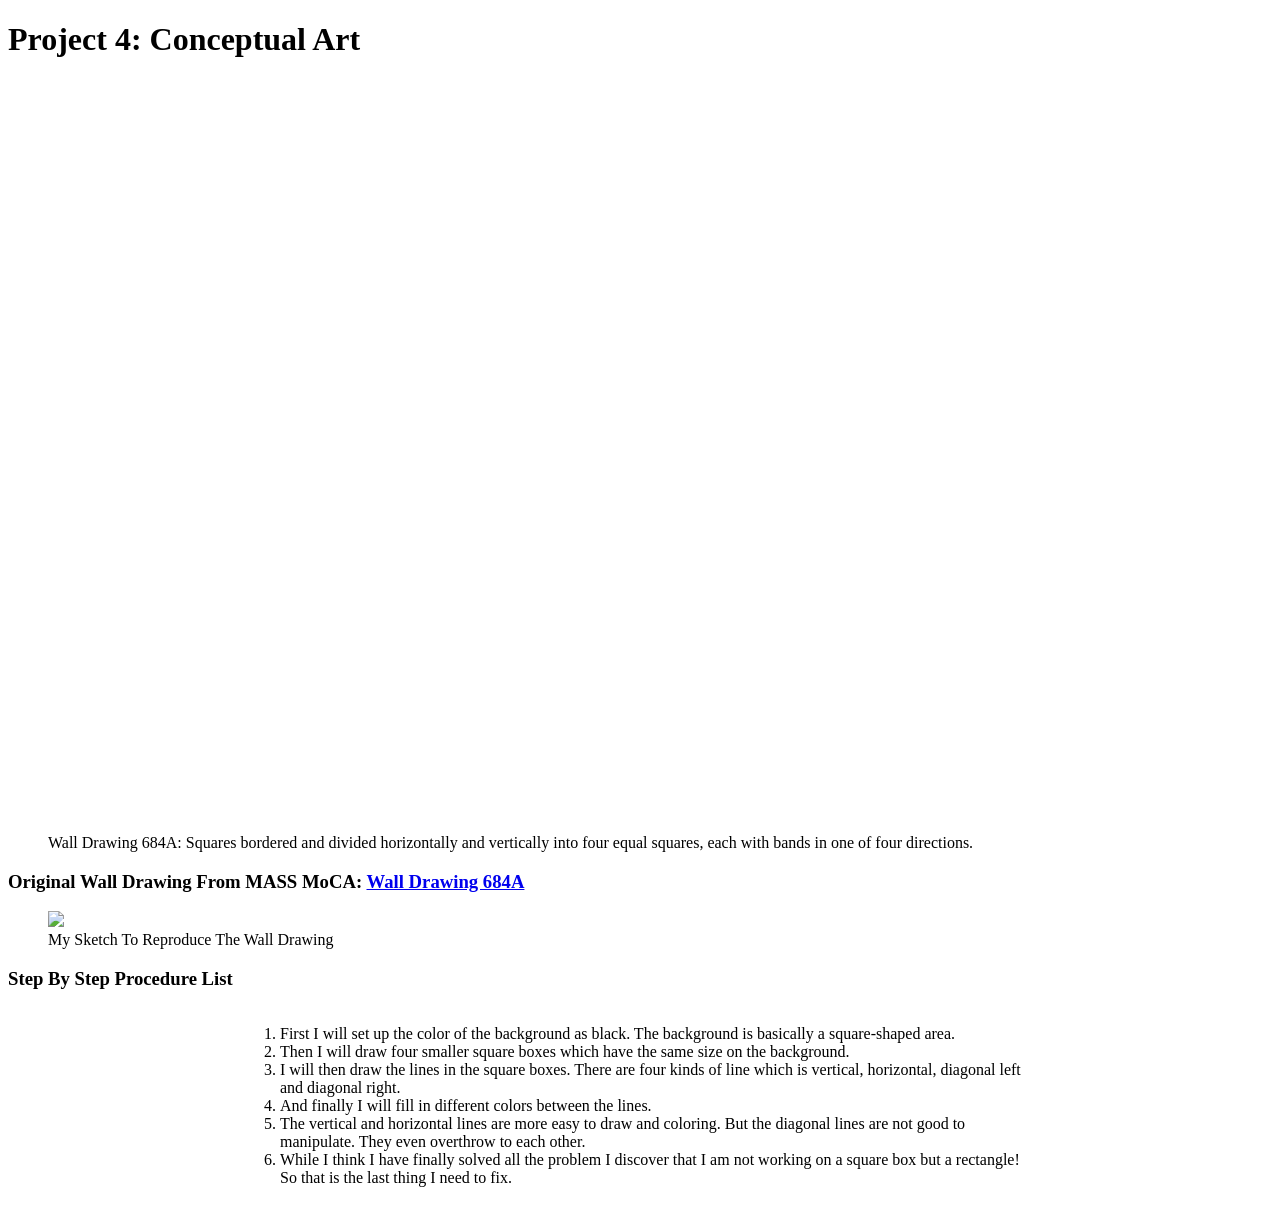
==== canvas.html @ 04a77642 "Add files via upload" ====
<!DOCTYPE html>
<html lang="en-US">
<head>
    <link href="css/canvas.css" rel="stylesheet">
</head>
<body>
    <div class="centerbox">
      <div class="titlefont"><h1>Project 4: Conceptual Art</h1><div>
      <figure>
        <canvas width="750" height="750"></canvas>
        <figcaption>Wall Drawing 684A: Squares bordered and divided horizontally and vertically into four equal squares, each with bands in one of four directions.</figcaption>
      </figure>
      <p>
        <div class="titlefont"><h3>Original Wall Drawing From MASS MoCA: <a target="_blank" href="https://massmoca.org/event/walldrawing684a/">Wall Drawing 684A</a></h3></div>
      </p>
      <p>
        <div>
	      <figure>
            <img src="images/draw-sketch.png">
            <figcaption>My Sketch To Reproduce The Wall Drawing</figcaption>
	      </figure>
	    </div>
      </p>
      <p>
        <div class="titlefont"><h3>Step By Step Procedure List</h3></div>
	    <div style="display:flex;justify-content:center;align-items:center">
	      <div style="text-align:left;width:800px">
	        <ol class="titlefont">
              <li>First I will set up the color of the background as black. The background is basically a square-shaped area.</li>
              <li>Then I will draw four smaller square boxes which have the same size on the background.</li>
              <li>I will then draw the lines in the square boxes. There are four kinds of line which is vertical, horizontal, diagonal left and diagonal right.</li>
              <li>And finally I will fill in different colors between the lines.</li>
              <li>The vertical and horizontal lines are more easy to draw and coloring. But the diagonal lines are not good to manipulate. They even overthrow to each other.</li>
              <li>While I think I have finally solved all the problem I discover that I am not working on a square box but a rectangle! So that is the last thing I need to fix.</li>
	        </ol>
          </div>
	    </div>
      </p>
    </div>
    <script src="js/canvas.js"></script>
</body>
</html>
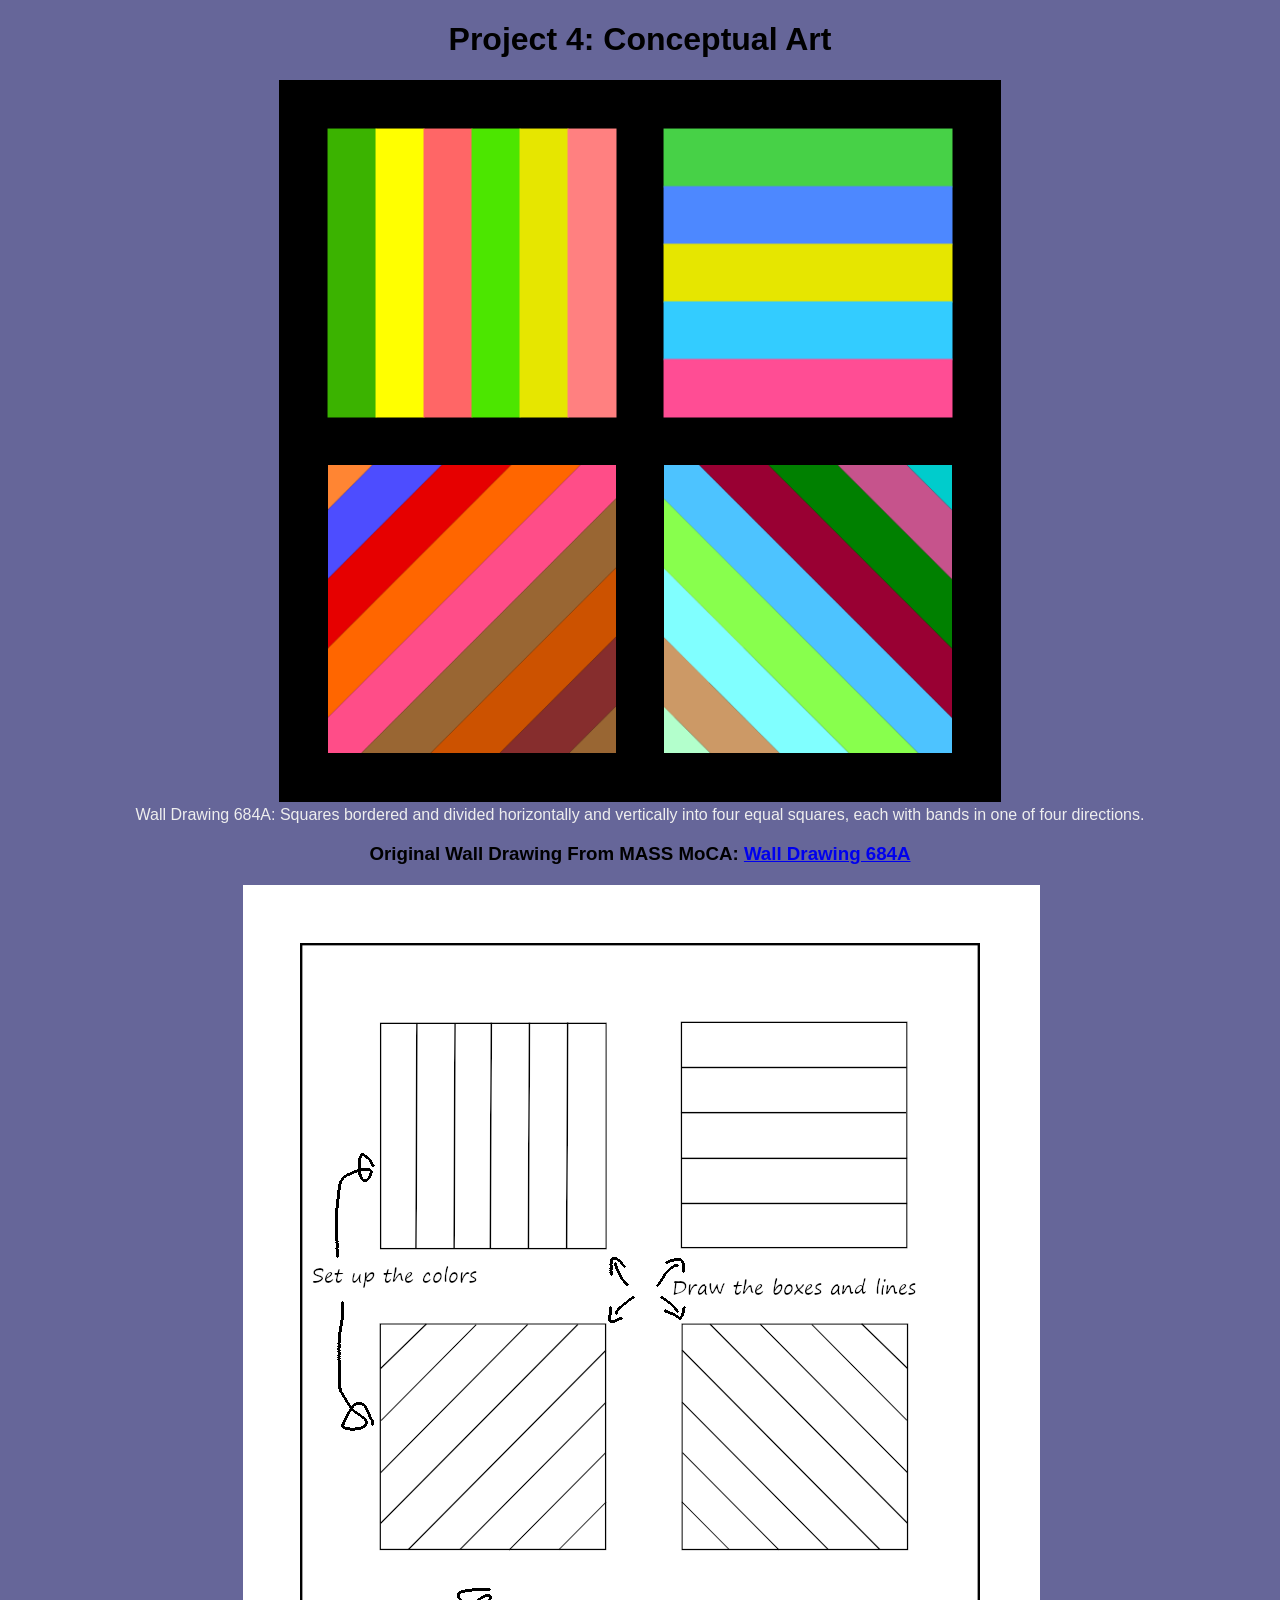
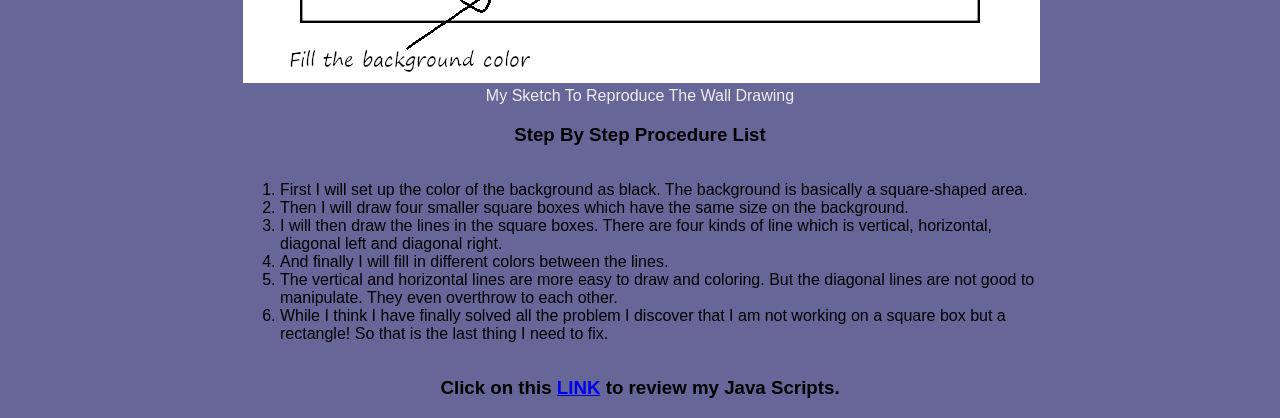
==== commit 67bb2c69: "Add files via upload" ====
--- a/canvas.html
+++ b/canvas.html
@@ -1,42 +1,45 @@
-<!DOCTYPE html>
-<html lang="en-US">
-<head>
-    <link href="css/canvas.css" rel="stylesheet">
-</head>
-<body>
-    <div class="centerbox">
-      <div class="titlefont"><h1>Project 4: Conceptual Art</h1><div>
-      <figure>
-        <canvas width="750" height="750"></canvas>
-        <figcaption>Wall Drawing 684A: Squares bordered and divided horizontally and vertically into four equal squares, each with bands in one of four directions.</figcaption>
-      </figure>
-      <p>
-        <div class="titlefont"><h3>Original Wall Drawing From MASS MoCA: <a target="_blank" href="https://massmoca.org/event/walldrawing684a/">Wall Drawing 684A</a></h3></div>
-      </p>
-      <p>
-        <div>
-	      <figure>
-            <img src="images/draw-sketch.png">
-            <figcaption>My Sketch To Reproduce The Wall Drawing</figcaption>
-	      </figure>
-	    </div>
-      </p>
-      <p>
-        <div class="titlefont"><h3>Step By Step Procedure List</h3></div>
-	    <div style="display:flex;justify-content:center;align-items:center">
-	      <div style="text-align:left;width:800px">
-	        <ol class="titlefont">
-              <li>First I will set up the color of the background as black. The background is basically a square-shaped area.</li>
-              <li>Then I will draw four smaller square boxes which have the same size on the background.</li>
-              <li>I will then draw the lines in the square boxes. There are four kinds of line which is vertical, horizontal, diagonal left and diagonal right.</li>
-              <li>And finally I will fill in different colors between the lines.</li>
-              <li>The vertical and horizontal lines are more easy to draw and coloring. But the diagonal lines are not good to manipulate. They even overthrow to each other.</li>
-              <li>While I think I have finally solved all the problem I discover that I am not working on a square box but a rectangle! So that is the last thing I need to fix.</li>
-	        </ol>
-          </div>
-	    </div>
-      </p>
-    </div>
-    <script src="js/canvas.js"></script>
-</body>
-</html>
+<!DOCTYPE html>
+<html lang="en-US">
+<head>
+    <link href="css/canvas.css" rel="stylesheet">
+</head>
+<body>
+    <div class="centerbox">
+      <div class="titlefont"><h1>Project 4: Conceptual Art</h1><div>
+      <figure>
+        <canvas width="750" height="750"></canvas>
+        <figcaption>Wall Drawing 684A: Squares bordered and divided horizontally and vertically into four equal squares, each with bands in one of four directions.</figcaption>
+      </figure>
+      <p>
+        <div class="titlefont"><h3>Original Wall Drawing From MASS MoCA: <a target="_blank" href="https://massmoca.org/event/walldrawing684a/">Wall Drawing 684A</a></h3></div>
+      </p>
+      <p>
+        <div>
+	      <figure>
+            <img src="images/draw-sketch.png">
+            <figcaption>My Sketch To Reproduce The Wall Drawing</figcaption>
+	      </figure>
+	    </div>
+      </p>
+      <p>
+        <div class="titlefont"><h3>Step By Step Procedure List</h3></div>
+	    <div style="display:flex;justify-content:center;align-items:center">
+	      <div style="text-align:left;width:800px">
+	        <ol class="titlefont">
+              <li>First I will set up the color of the background as black. The background is basically a square-shaped area.</li>
+              <li>Then I will draw four smaller square boxes which have the same size on the background.</li>
+              <li>I will then draw the lines in the square boxes. There are four kinds of line which is vertical, horizontal, diagonal left and diagonal right.</li>
+              <li>And finally I will fill in different colors between the lines.</li>
+              <li>The vertical and horizontal lines are more easy to draw and coloring. But the diagonal lines are not good to manipulate. They even overthrow to each other.</li>
+              <li>While I think I have finally solved all the problem I discover that I am not working on a square box but a rectangle! So that is the last thing I need to fix.</li>
+	        </ol>
+          </div>
+	    </div>
+      </p>
+      <p>
+        <div class="titlefont"><h3>Click on this <a target="_blank" href="https://alyleun.github.io/FDM170A_Projects/js/canvas.js">LINK</a> to review my Java Scripts.</h3></div>
+      </p>
+    </div>
+    <script src="js/canvas.js"></script>
+</body>
+</html>
--- a/css/canvas.css
+++ b/css/canvas.css
@@ -0,0 +1,22 @@
+body {
+    background: #666699;
+}
+
+canvas {
+    max-width: 80vw;
+    max-height: 80vh;
+    border: 1px dashed black;
+    background-color: black;
+}
+
+figcaption {
+    color: #eee;
+    font-family: sans-serif;
+}
+
+.centerbox {
+    text-align: center;
+}
+.titlefont {
+    font-family: Arial, sans-serif;
+}
